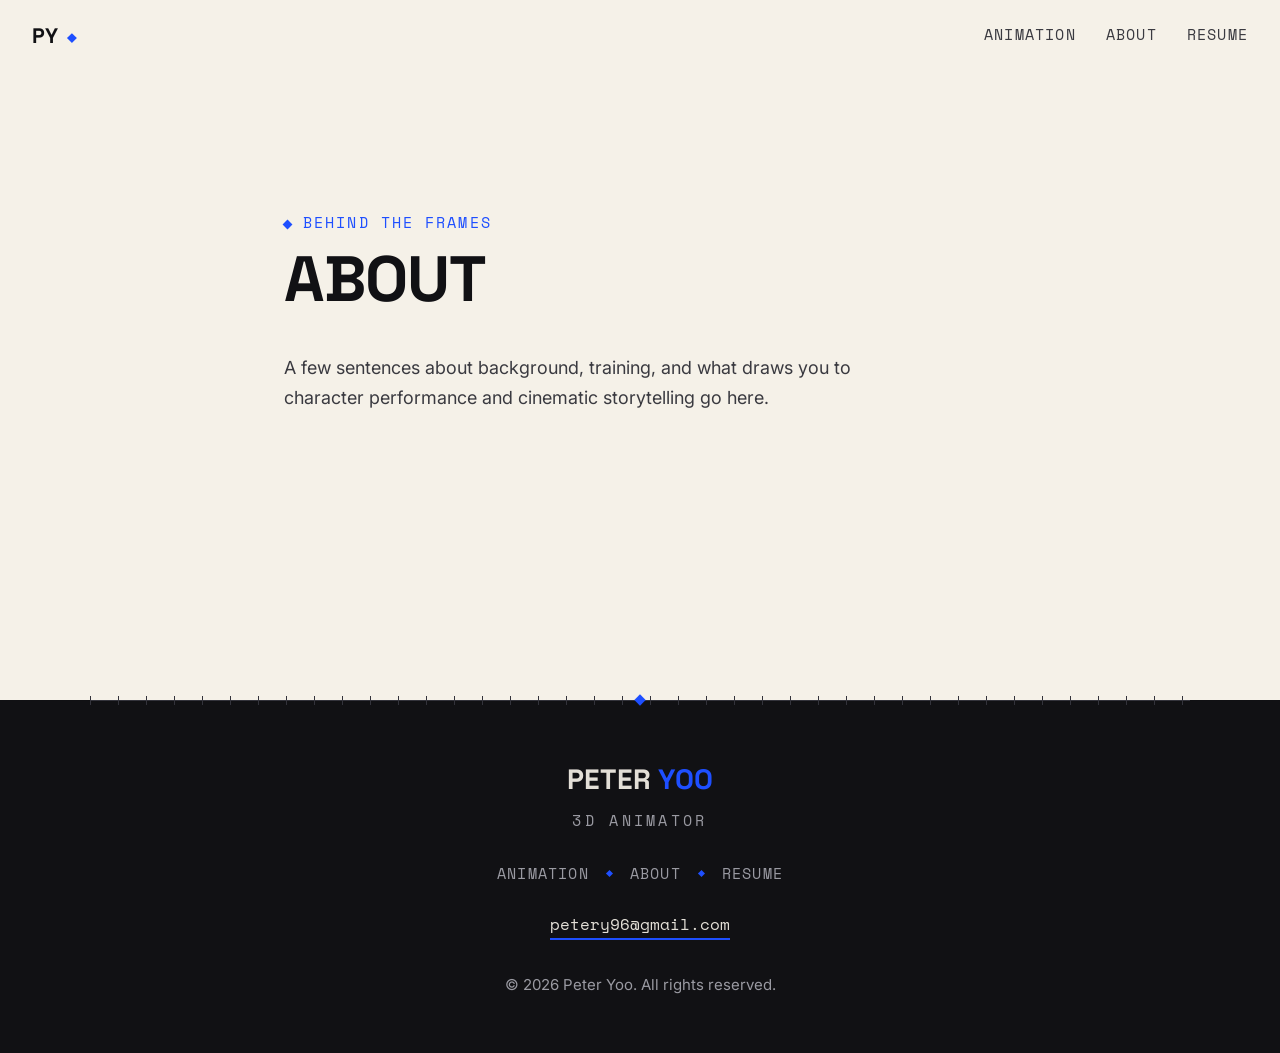
==== about.html @ 860a42eb "Transparent header over hero; solid bar appears on scroll Co-Authored-By: Claude Fable 5 <noreply@an" ====
<!DOCTYPE html>
<html lang="en">
<head>
  <meta charset="UTF-8" />
  <meta name="viewport" content="width=device-width, initial-scale=1.0" />
  <title>About — Peter Yoo, 3D Animator</title>
  <link rel="preconnect" href="https://fonts.googleapis.com" />
  <link rel="preconnect" href="https://fonts.gstatic.com" crossorigin />
  <link href="https://fonts.googleapis.com/css2?family=Space+Grotesk:wght@400;500;700&family=Space+Mono:wght@400;700&family=Inter:wght@400;500;600&display=swap" rel="stylesheet" />
  <link rel="stylesheet" href="styles.css" />
</head>
<body>
  <header class="site-header">
    <a class="logo" href="index.html">PY</a>
    <nav class="site-nav">
      <a href="index.html#reel">Animation</a>
      <a href="about.html">About</a>
      <a href="resume.html">Resume</a>
    </nav>
  </header>

  <main class="page-main">
    <section class="section section-narrow">
      <p class="section-kicker">Behind the Frames</p>
      <h2 class="section-title">About</h2>
      <p class="about-copy">
        A few sentences about background, training, and what draws you to character
        performance and cinematic storytelling go here.
      </p>
    </section>
  </main>

  <footer class="site-footer">
    <div class="timeline timeline-dark" aria-hidden="true"></div>
    <p class="footer-name">Peter <span class="footer-name-accent">Yoo</span></p>
    <p class="footer-role">3D Animator</p>
    <nav class="footer-nav">
      <a href="index.html#reel">Animation</a>
      <span class="footer-dot" aria-hidden="true"></span>
      <a href="about.html">About</a>
      <span class="footer-dot" aria-hidden="true"></span>
      <a href="resume.html">Resume</a>
    </nav>
    <a class="footer-email" href="mailto:petery96@gmail.com">petery96@gmail.com</a>
    <p class="footer-copyright">&copy; 2026 Peter Yoo. All rights reserved.</p>
  </footer>
  <!-- header becomes solid only after scrolling -->
  <script>
    (function () {
      var h = document.querySelector(".site-header");
      if (!h) return;
      function update() {
        h.classList.toggle("is-scrolled", window.scrollY > 24);
      }
      window.addEventListener("scroll", update, { passive: true });
      update();
    })();
  </script>
</body>
</html>
---- styles.css ----
:root {
  --paper: #f5f1e8;
  --paper-deep: #ece6d8;
  --ink: #111114;
  --ink-soft: #3a3a40;
  --muted: #6b6b72;
  --line: #d8d1c0;
  --accent: #1e4fff;
  --accent-light: #4d7cff;
  --paper-on-ink: rgba(245, 241, 232, 0.92);
  --muted-on-ink: #9a9aa2;
  --max-width: 1100px;
  --display: "Space Grotesk", -apple-system, sans-serif;
  --mono: "Space Mono", ui-monospace, monospace;
  --body: "Inter", -apple-system, BlinkMacSystemFont, "Segoe UI", sans-serif;
  --spring: cubic-bezier(0.34, 1.56, 0.64, 1);
}

* {
  margin: 0;
  padding: 0;
  box-sizing: border-box;
}

html {
  scroll-behavior: smooth;
}

body {
  font-family: var(--body);
  font-size: 16px;
  line-height: 1.7;
  color: var(--ink);
  background: var(--paper);
}

::selection {
  background: var(--accent);
  color: var(--paper);
}

a {
  color: inherit;
}

/* ============ HEADER ============ */

.site-header {
  position: fixed;
  top: 0;
  left: 0;
  right: 0;
  z-index: 10;
  display: flex;
  align-items: center;
  justify-content: space-between;
  padding: 18px 32px;
  background: transparent;
  border-bottom: 1px solid transparent;
  transition: background 0.3s ease, border-color 0.3s ease;
}

/* solid bar only once the page is scrolled */
.site-header.is-scrolled {
  background: rgba(245, 241, 232, 0.85);
  backdrop-filter: blur(10px);
  -webkit-backdrop-filter: blur(10px);
  border-bottom-color: var(--line);
}

.logo {
  font-family: var(--display);
  font-weight: 700;
  font-size: 21px;
  letter-spacing: 0.02em;
  text-decoration: none;
  color: var(--ink);
}

.logo::after {
  content: "";
  display: inline-block;
  width: 7px;
  height: 7px;
  margin-left: 8px;
  background: var(--accent);
  transform: rotate(45deg) translateY(-2px);
}

.logo-accent {
  color: var(--ink);
}

.site-nav {
  display: flex;
  gap: 30px;
}

.site-nav a {
  font-family: var(--mono);
  font-size: 15px;
  letter-spacing: 0.08em;
  text-transform: uppercase;
  text-decoration: none;
  color: var(--ink-soft);
  padding-bottom: 3px;
  position: relative;
  transition: color 0.2s ease;
}

.site-nav a::after {
  content: "";
  position: absolute;
  left: 0;
  right: 100%;
  bottom: 0;
  height: 2px;
  background: var(--accent);
  transition: right 0.25s var(--spring);
}

.site-nav a:hover {
  color: var(--ink);
}

.site-nav a:hover::after {
  right: 0;
}

/* ============ HERO ============ */

.hero {
  position: relative;
  min-height: 100vh;
  display: flex;
  align-items: center;
  overflow: hidden;
  padding: 120px 0 80px;
}

/* firewatch mountain scene, oversized so parallax never shows an edge */
.hero-bg {
  position: absolute;
  inset: -14% -4%;
  background: url("assets/hero-bg.jpg") center / cover no-repeat;
  will-change: transform;
}

/* soft dark scrim behind the content for readability */
.hero::before {
  content: "";
  position: absolute;
  inset: 0;
  z-index: 1;
  background: radial-gradient(ellipse 62% 58% at 50% 52%, rgba(9, 20, 42, 0.42), transparent 72%);
  pointer-events: none;
}

/* subtle paper grain */
.hero::after {
  content: "";
  position: absolute;
  inset: 0;
  background-image: url("data:image/svg+xml,%3Csvg xmlns='http://www.w3.org/2000/svg' width='240' height='240'%3E%3Cfilter id='n'%3E%3CfeTurbulence type='fractalNoise' baseFrequency='0.9' numOctaves='2'/%3E%3C/filter%3E%3Crect width='100%25' height='100%25' filter='url(%23n)' opacity='0.5'/%3E%3C/svg%3E");
  opacity: 0.05;
  mix-blend-mode: multiply;
  pointer-events: none;
  z-index: 1;
}

.hero-inner {
  position: relative;
  z-index: 2;
  width: 100%;
  max-width: var(--max-width);
  margin: 0 auto;
  padding: 0 24px;
  text-align: center;
}

.hero-tags {
  display: flex;
  justify-content: center;
  flex-wrap: wrap;
  gap: 10px;
  font-family: var(--mono);
  font-size: 15px;
  letter-spacing: 0.06em;
  margin-bottom: 26px;
  opacity: 0;
  animation: rise 0.8s var(--spring) 0s forwards;
}

.hero-tags span {
  display: inline-block;
  padding: 6px 16px;
  border: 1px solid rgba(234, 241, 251, 0.55);
  border-radius: 999px;
  background: rgba(9, 20, 42, 0.3);
  color: #eaf1fb;
  transition: background 0.2s ease, color 0.2s ease;
}

.hero-tags span:hover {
  background: #eaf1fb;
  color: #12264d;
}

.hero-title {
  font-family: var(--display);
  font-weight: 700;
  font-size: clamp(54px, 10vw, 128px);
  line-height: 0.98;
  letter-spacing: -0.02em;
  text-transform: uppercase;
  margin-bottom: 28px;
}

.hero-title .line {
  display: block;
  opacity: 0;
  animation: rise 0.8s var(--spring) forwards;
}

.line-name {
  color: #f2f6fc;
  animation-delay: 0.05s;
}

/* blinking caret for the typing effect */
.type-caret {
  display: inline-block;
  width: 0.07em;
  height: 0.78em;
  margin-left: 0.08em;
  background: var(--accent-light);
  animation: caret-blink 1.05s steps(1) infinite;
}

@keyframes caret-blink {
  0%, 55% { opacity: 1; }
  56%, 100% { opacity: 0; }
}

.line-role {
  color: #f2f6fc;
  animation-delay: 0.18s;
  transition: color 0.25s ease;
}

.line-role:hover {
  color: #12264d;
}

@keyframes rise {
  from {
    opacity: 0;
    transform: translateY(30px);
  }
  to {
    opacity: 1;
    transform: translateY(0);
  }
}

.hero-tagline {
  font-size: clamp(18px, 2vw, 21px);
  color: #dbe6f5;
  max-width: 540px;
  margin: 0 auto 40px;
  opacity: 0;
  animation: rise 0.8s var(--spring) 0.32s forwards;
}

.cta {
  display: inline-flex;
  align-items: center;
  gap: 12px;
  font-family: var(--mono);
  font-size: 15px;
  font-weight: 700;
  letter-spacing: 0.1em;
  text-transform: uppercase;
  text-decoration: none;
  color: var(--paper);
  background: var(--ink);
  border: 1px solid rgba(234, 241, 251, 0.35);
  padding: 18px 34px;
  opacity: 0;
  animation: rise 0.8s var(--spring) 0.44s forwards;
  transition: transform 0.2s var(--spring), box-shadow 0.2s var(--spring);
}

.cta:hover {
  transform: translate(-3px, -3px);
  box-shadow: 6px 6px 0 var(--accent-light);
}

.cta-play {
  width: 0;
  height: 0;
  border-left: 9px solid var(--accent-light);
  border-top: 6px solid transparent;
  border-bottom: 6px solid transparent;
}

/* bouncing-ball scroll cue */
.scroll-hint {
  position: absolute;
  z-index: 2;
  bottom: 26px;
  left: 50%;
  transform: translateX(-50%);
  width: 44px;
  height: 58px;
}

.bounce-ball {
  position: absolute;
  top: 0;
  left: 50%;
  width: 14px;
  height: 14px;
  margin-left: -7px;
  border-radius: 50%;
  background: var(--accent-light);
  animation: ball-bounce 1.15s infinite;
}

.bounce-ground {
  position: absolute;
  bottom: 0;
  left: 4px;
  right: 4px;
  height: 2px;
  background: #eaf1fb;
  opacity: 0.45;
}

@keyframes ball-bounce {
  0%   { transform: translateY(0) scale(1, 1); animation-timing-function: cubic-bezier(0.5, 0, 1, 1); }
  46%  { transform: translateY(41px) scale(1, 1); }
  52%  { transform: translateY(43px) scale(1.4, 0.6); animation-timing-function: cubic-bezier(0, 0, 0.5, 1); }
  58%  { transform: translateY(41px) scale(1, 1); }
  100% { transform: translateY(0) scale(1, 1); }
}

/* ============ SECTIONS ============ */

.page-main {
  min-height: calc(100vh - 200px);
  padding-top: 110px;
}

.section {
  max-width: var(--max-width);
  margin: 0 auto;
  padding: 100px 24px;
}

.section-narrow {
  max-width: 760px;
}

.section-kicker {
  font-family: var(--mono);
  font-size: 15px;
  letter-spacing: 0.14em;
  text-transform: uppercase;
  color: var(--accent);
  margin-bottom: 10px;
}

.section-kicker::before {
  content: "";
  display: inline-block;
  width: 7px;
  height: 7px;
  background: var(--accent);
  transform: rotate(45deg);
  margin-right: 12px;
  vertical-align: middle;
}

.section-title {
  font-family: var(--display);
  font-weight: 700;
  font-size: clamp(36px, 6vw, 64px);
  letter-spacing: -0.02em;
  line-height: 1.05;
  text-transform: uppercase;
  margin-bottom: 40px;
}

/* ============ REEL ============ */

.reel-card {
  display: block;
  text-decoration: none;
  color: inherit;
}

.reel-frame {
  position: relative;
  aspect-ratio: 16 / 9;
  display: flex;
  align-items: center;
  justify-content: center;
  overflow: hidden;
  background:
    linear-gradient(rgba(255, 255, 255, 0.035) 1px, transparent 1px),
    linear-gradient(90deg, rgba(255, 255, 255, 0.035) 1px, transparent 1px),
    #141418;
  background-size: 44px 44px, 44px 44px, auto;
  transition: transform 0.25s var(--spring), box-shadow 0.25s var(--spring);
}

.reel-card:hover .reel-frame {
  transform: translate(-4px, -4px);
  box-shadow: 10px 10px 0 var(--accent);
}

.tc {
  position: absolute;
  font-family: var(--mono);
  font-size: 15px;
  letter-spacing: 0.08em;
  color: rgba(245, 241, 232, 0.55);
}

.tc-tl {
  top: 16px;
  left: 20px;
}

.tc-br {
  bottom: 14px;
  right: 20px;
}

.reel-play {
  width: 96px;
  height: 96px;
  border-radius: 50%;
  display: flex;
  align-items: center;
  justify-content: center;
  background: var(--accent);
  transition: transform 0.25s var(--spring);
}

.reel-card:hover .reel-play {
  transform: scale(1.12);
}

.reel-play-triangle {
  width: 0;
  height: 0;
  border-left: 26px solid var(--paper);
  border-top: 16px solid transparent;
  border-bottom: 16px solid transparent;
  margin-left: 7px;
}

.reel-meta {
  display: flex;
  align-items: baseline;
  justify-content: space-between;
  gap: 16px;
  flex-wrap: wrap;
  padding-top: 18px;
}

.reel-label {
  font-family: var(--mono);
  font-size: 16px;
  font-weight: 700;
  letter-spacing: 0.08em;
  text-transform: uppercase;
  color: var(--ink);
}

.reel-note {
  font-size: 15px;
  color: var(--muted);
}

/* ============ ABOUT / RESUME ============ */

.about-copy {
  font-size: 18px;
  color: var(--ink-soft);
  max-width: 620px;
}

.resume-note {
  font-size: 15px;
  color: var(--muted);
  margin: 14px 0 30px;
}

/* ============ TIMELINE DIVIDER ============ */

.timeline {
  position: relative;
  height: 14px;
}

.timeline::before {
  content: "";
  position: absolute;
  inset: 0;
  background:
    repeating-linear-gradient(90deg, var(--line) 0 1px, transparent 1px 28px) center / auto 9px repeat-x,
    linear-gradient(var(--line), var(--line)) center / auto 1px repeat-x;
}

.timeline::after {
  content: "";
  position: absolute;
  left: 50%;
  top: 50%;
  width: 8px;
  height: 8px;
  transform: translate(-50%, -50%) rotate(45deg);
  background: var(--accent);
}

.timeline-dark {
  --line: #33333b;
}

/* ============ FOOTER ============ */

.site-footer {
  text-align: center;
  padding: 0 24px 56px;
  background: var(--ink);
  color: var(--muted-on-ink);
  font-size: 15px;
}

.site-footer .timeline {
  max-width: var(--max-width);
  margin: 0 auto;
  padding: 0;
  transform: translateY(-7px);
}

.footer-name {
  font-family: var(--display);
  font-size: 28px;
  font-weight: 700;
  letter-spacing: 0.01em;
  text-transform: uppercase;
  color: var(--paper-on-ink);
  margin-top: 42px;
}

.footer-name-accent {
  color: var(--accent);
}

.footer-role {
  font-family: var(--mono);
  font-size: 15px;
  letter-spacing: 0.22em;
  text-transform: uppercase;
  margin: 4px 0 28px;
}

.footer-nav {
  display: flex;
  align-items: center;
  justify-content: center;
  flex-wrap: wrap;
  gap: 18px;
  margin-bottom: 24px;
}

.footer-nav a {
  font-family: var(--mono);
  font-size: 15px;
  letter-spacing: 0.08em;
  text-transform: uppercase;
  text-decoration: none;
  color: var(--muted-on-ink);
  transition: color 0.2s ease;
}

.footer-nav a:hover {
  color: var(--accent);
}

.footer-dot {
  width: 5px;
  height: 5px;
  background: var(--accent);
  transform: rotate(45deg);
}

.footer-email {
  display: inline-block;
  font-family: var(--mono);
  font-size: 16px;
  color: var(--paper-on-ink);
  text-decoration: none;
  border-bottom: 2px solid var(--accent);
  margin-bottom: 32px;
  transition: color 0.2s ease;
}

.footer-email:hover {
  color: var(--accent);
}

.footer-copyright {
  font-size: 15px;
}

/* ============ RESPONSIVE ============ */

@media (max-width: 640px) {
  .site-header {
    padding: 14px 20px;
  }

  .site-nav {
    gap: 16px;
  }

  .section {
    padding: 64px 20px;
  }
}

@media (prefers-reduced-motion: reduce) {
  .hero-title .line,
  .hero-tagline,
  .cta {
    animation-duration: 0.01s;
    animation-delay: 0s;
  }

  .bounce-ball {
    animation: none;
    top: auto;
    bottom: 4px;
  }
}
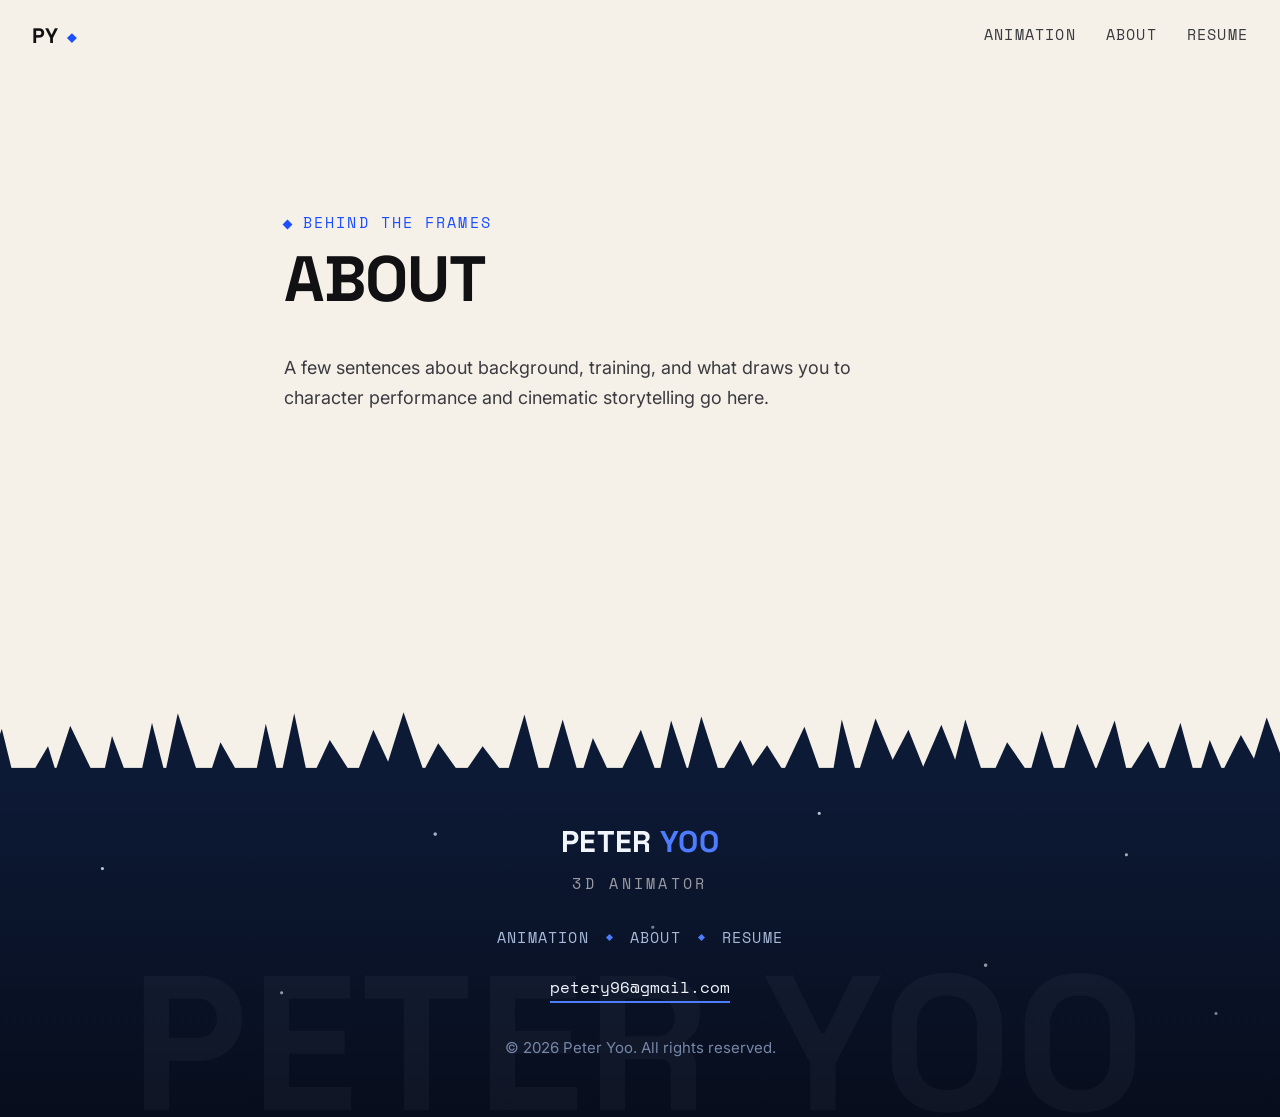
==== commit b471edbe: "Night-scene footer: pine treeline horizon, starfield, ghost name Co-Authored-By: Claude Fable 5 <nor" ====
--- a/about.html
+++ b/about.html
@@ -15,8 +15,13 @@
     <nav class="site-nav">
       <a href="index.html#reel">Animation</a>
       <a href="about.html">About</a>
-      <a href="resume.html">Resume</a>
+      <a href="#">Resume</a> <!-- TODO: point to resume link (PDF/Drive) -->
     </nav>
+    <button class="nav-toggle" aria-label="Menu" aria-expanded="false">
+      <span class="nav-toggle-bar"></span>
+      <span class="nav-toggle-bar"></span>
+      <span class="nav-toggle-bar"></span>
+    </button>
   </header>
 
   <main class="page-main">
@@ -31,7 +36,12 @@
   </main>
 
   <footer class="site-footer">
-    <div class="timeline timeline-dark" aria-hidden="true"></div>
+    <svg class="footer-treeline" viewBox="0 0 1440 70" preserveAspectRatio="none" aria-hidden="true">
+      <polygon points="-14,70 2,28 14,70"/><polygon points="37,70 54,45 63,70"/><polygon points="62,70 79,25 104,70"/><polygon points="117,70 126,35 141,70"/><polygon points="159,70 171,22 185,70"/><polygon points="186,70 200,13 222,70"/><polygon points="237,70 248,41 267,70"/><polygon points="288,70 299,23 312,70"/><polygon points="317,70 331,13 345,70"/><polygon points="354,70 371,39 394,70"/><polygon points="402,70 420,29 442,70"/><polygon points="433,70 454,12 477,70"/><polygon points="476,70 493,42 516,70"/><polygon points="523,70 543,45 565,70"/><polygon points="571,70 590,14 607,70"/><polygon points="616,70 633,19 650,70"/><polygon points="655,70 667,37 685,70"/><polygon points="698,70 721,29 738,70"/><polygon points="742,70 755,20 774,70"/><polygon points="773,70 789,16 809,70"/><polygon points="812,70 833,39 850,70"/><polygon points="842,70 863,44 882,70"/><polygon points="881,70 905,26 923,70"/><polygon points="937,70 947,19 963,70"/><polygon points="966,70 985,18 1010,70"/><polygon points="997,70 1022,29 1041,70"/><polygon points="1036,70 1059,24 1080,70"/><polygon points="1071,70 1086,19 1105,70"/><polygon points="1118,70 1133,41 1156,70"/><polygon points="1159,70 1172,30 1187,70"/><polygon points="1196,70 1212,23 1234,70"/><polygon points="1232,70 1254,20 1268,70"/><polygon points="1270,70 1292,40 1306,70"/><polygon points="1309,70 1328,22 1343,70"/><polygon points="1350,70 1361,39 1376,70"/><polygon points="1375,70 1396,34 1419,70"/><polygon points="1406,70 1425,17 1448,70"/><polygon points="1453,70 1463,30 1477,70"/>
+      <rect y="66" width="1440" height="4"/>
+    </svg>
+    <div class="footer-body">
+      <div class="footer-ghost" aria-hidden="true">PETER YOO</div>
     <p class="footer-name">Peter <span class="footer-name-accent">Yoo</span></p>
     <p class="footer-role">3D Animator</p>
     <nav class="footer-nav">
@@ -39,10 +49,11 @@
       <span class="footer-dot" aria-hidden="true"></span>
       <a href="about.html">About</a>
       <span class="footer-dot" aria-hidden="true"></span>
-      <a href="resume.html">Resume</a>
+      <a href="#">Resume</a> <!-- TODO: point to resume link (PDF/Drive) -->
     </nav>
     <a class="footer-email" href="mailto:petery96@gmail.com">petery96@gmail.com</a>
     <p class="footer-copyright">&copy; 2026 Peter Yoo. All rights reserved.</p>
+    </div>
   </footer>
   <!-- header becomes solid only after scrolling -->
   <script>
@@ -56,5 +67,25 @@
       update();
     })();
   </script>
+  <!-- mobile hamburger menu -->
+  <script>
+    (function () {
+      var header = document.querySelector(".site-header");
+      var toggle = document.querySelector(".nav-toggle");
+      if (!header || !toggle) return;
+      toggle.addEventListener("click", function () {
+        var open = header.classList.toggle("nav-open");
+        document.body.classList.toggle("nav-locked", open);
+        toggle.setAttribute("aria-expanded", open ? "true" : "false");
+      });
+      header.querySelectorAll(".site-nav a").forEach(function (a) {
+        a.addEventListener("click", function () {
+          header.classList.remove("nav-open");
+          document.body.classList.remove("nav-locked");
+          toggle.setAttribute("aria-expanded", "false");
+        });
+      });
+    })();
+  </script>
 </body>
 </html>
--- a/styles.css
+++ b/styles.css
@@ -127,11 +127,35 @@
   right: 0;
 }
 
+/* hamburger (mobile only) */
+.nav-toggle {
+  display: none;
+  flex-direction: column;
+  justify-content: center;
+  gap: 6px;
+  width: 40px;
+  height: 40px;
+  padding: 8px;
+  background: none;
+  border: none;
+  cursor: pointer;
+}
+
+.nav-toggle-bar {
+  display: block;
+  width: 24px;
+  height: 2px;
+  background: var(--ink);
+  transition: transform 0.25s var(--spring), opacity 0.2s ease;
+}
+
 /* ============ HERO ============ */
 
 .hero {
   position: relative;
   min-height: 100vh;
+  /* small viewport height: stable full-screen hero under mobile browser chrome */
+  min-height: 100svh;
   display: flex;
   align-items: center;
   overflow: hidden;
@@ -142,7 +166,9 @@
 .hero-bg {
   position: absolute;
   inset: -14% -4%;
-  background: url("assets/hero-bg.jpg") center / cover no-repeat;
+  background:
+    linear-gradient(rgba(0, 0, 0, 0.15), rgba(0, 0, 0, 0.15)),
+    url("assets/hero-bg.jpg") center / cover no-repeat;
   will-change: transform;
 }
 
@@ -178,34 +204,6 @@
   text-align: center;
 }
 
-.hero-tags {
-  display: flex;
-  justify-content: center;
-  flex-wrap: wrap;
-  gap: 10px;
-  font-family: var(--mono);
-  font-size: 15px;
-  letter-spacing: 0.06em;
-  margin-bottom: 26px;
-  opacity: 0;
-  animation: rise 0.8s var(--spring) 0s forwards;
-}
-
-.hero-tags span {
-  display: inline-block;
-  padding: 6px 16px;
-  border: 1px solid rgba(234, 241, 251, 0.55);
-  border-radius: 999px;
-  background: rgba(9, 20, 42, 0.3);
-  color: #eaf1fb;
-  transition: background 0.2s ease, color 0.2s ease;
-}
-
-.hero-tags span:hover {
-  background: #eaf1fb;
-  color: #12264d;
-}
-
 .hero-title {
   font-family: var(--display);
   font-weight: 700;
@@ -227,29 +225,9 @@
   animation-delay: 0.05s;
 }
 
-/* blinking caret for the typing effect */
-.type-caret {
-  display: inline-block;
-  width: 0.07em;
-  height: 0.78em;
-  margin-left: 0.08em;
-  background: var(--accent-light);
-  animation: caret-blink 1.05s steps(1) infinite;
-}
-
-@keyframes caret-blink {
-  0%, 55% { opacity: 1; }
-  56%, 100% { opacity: 0; }
-}
-
 .line-role {
   color: #f2f6fc;
   animation-delay: 0.18s;
-  transition: color 0.25s ease;
-}
-
-.line-role:hover {
-  color: #12264d;
 }
 
 @keyframes rise {
@@ -263,13 +241,23 @@
   }
 }
 
+@keyframes menu-fade {
+  from { opacity: 0; }
+  to { opacity: 1; }
+}
+
+/* no background scrolling while the mobile menu is open */
+body.nav-locked {
+  overflow: hidden;
+}
+
 .hero-tagline {
-  font-size: clamp(18px, 2vw, 21px);
+  font-size: clamp(20px, 2.3vw, 25px);
   color: #dbe6f5;
-  max-width: 540px;
+  max-width: 640px;
   margin: 0 auto 40px;
   opacity: 0;
-  animation: rise 0.8s var(--spring) 0.32s forwards;
+  animation: rise 0.8s var(--spring) 0.42s forwards;
 }
 
 .cta {
@@ -287,7 +275,7 @@
   border: 1px solid rgba(234, 241, 251, 0.35);
   padding: 18px 34px;
   opacity: 0;
-  animation: rise 0.8s var(--spring) 0.44s forwards;
+  animation: rise 0.8s var(--spring) 0.54s forwards;
   transition: transform 0.2s var(--spring), box-shadow 0.2s var(--spring);
 }
 
@@ -304,45 +292,73 @@
   border-bottom: 6px solid transparent;
 }
 
-/* bouncing-ball scroll cue */
-.scroll-hint {
+/* play triangle nudges forward while hovering */
+.cta:hover .cta-play {
+  animation: play-nudge 0.8s ease-in-out infinite;
+}
+
+@keyframes play-nudge {
+  0%, 100% { transform: translateX(0); }
+  50% { transform: translateX(5px); }
+}
+
+/* squash-and-stretch pop on click */
+.cta.is-popping {
+  animation: cta-pop 0.45s var(--spring);
+}
+
+@keyframes cta-pop {
+  0% { transform: scale(1, 1); }
+  30% { transform: scale(1.12, 0.86); }
+  60% { transform: scale(0.94, 1.06); }
+  100% { transform: scale(1, 1); }
+}
+
+/* scroll cue: there's more below */
+.scroll-cue {
   position: absolute;
   z-index: 2;
   bottom: 26px;
   left: 50%;
   transform: translateX(-50%);
-  width: 44px;
-  height: 58px;
-}
-
-.bounce-ball {
-  position: absolute;
-  top: 0;
-  left: 50%;
-  width: 14px;
-  height: 14px;
-  margin-left: -7px;
-  border-radius: 50%;
-  background: var(--accent-light);
-  animation: ball-bounce 1.15s infinite;
-}
-
-.bounce-ground {
-  position: absolute;
-  bottom: 0;
-  left: 4px;
-  right: 4px;
-  height: 2px;
-  background: #eaf1fb;
-  opacity: 0.45;
-}
-
-@keyframes ball-bounce {
-  0%   { transform: translateY(0) scale(1, 1); animation-timing-function: cubic-bezier(0.5, 0, 1, 1); }
-  46%  { transform: translateY(41px) scale(1, 1); }
-  52%  { transform: translateY(43px) scale(1.4, 0.6); animation-timing-function: cubic-bezier(0, 0, 0.5, 1); }
-  58%  { transform: translateY(41px) scale(1, 1); }
-  100% { transform: translateY(0) scale(1, 1); }
+  display: flex;
+  flex-direction: column;
+  align-items: center;
+  gap: 2px;
+  text-decoration: none;
+  font-family: var(--mono);
+  font-size: 15px;
+  letter-spacing: 0.22em;
+  text-transform: uppercase;
+  color: rgba(234, 241, 251, 0.85);
+  transition: color 0.2s ease;
+}
+
+.scroll-cue:hover {
+  color: #ffffff;
+}
+
+.scroll-cue-label {
+  margin-bottom: 6px;
+}
+
+.scroll-cue .chev {
+  width: 12px;
+  height: 12px;
+  border-right: 2px solid currentColor;
+  border-bottom: 2px solid currentColor;
+  transform: rotate(45deg);
+  animation: chev-drop 1.6s ease-in-out infinite;
+}
+
+.scroll-cue .chev:nth-of-type(2) {
+  margin-top: -6px;
+  animation-delay: 0.18s;
+}
+
+@keyframes chev-drop {
+  0%, 100% { opacity: 0.25; transform: rotate(45deg) translate(0, 0); }
+  50% { opacity: 1; transform: rotate(45deg) translate(4px, 4px); }
 }
 
 /* ============ SECTIONS ============ */
@@ -534,31 +550,83 @@
 
 .site-footer {
   text-align: center;
-  padding: 0 24px 56px;
-  background: var(--ink);
+  font-size: 15px;
+  background: var(--paper);
+}
+
+/* pine horizon where the paper page ends and night begins */
+.footer-treeline {
+  display: block;
+  width: 100%;
+  height: 72px;
+  fill: #0d1a36;
+}
+
+.footer-body {
+  position: relative;
+  overflow: hidden;
+  padding: 44px 24px 56px;
+  background: linear-gradient(180deg, #0d1a36 0%, #070d1c 100%);
   color: var(--muted-on-ink);
-  font-size: 15px;
-}
-
-.site-footer .timeline {
-  max-width: var(--max-width);
-  margin: 0 auto;
-  padding: 0;
-  transform: translateY(-7px);
+}
+
+/* keep the content above the ghost name */
+.footer-body > :not(.footer-ghost) {
+  position: relative;
+  z-index: 1;
+}
+
+/* faint twinkling stars */
+.footer-body::before {
+  content: "";
+  position: absolute;
+  inset: 0;
+  background-image:
+    radial-gradient(circle at 8% 28%, rgba(234, 241, 251, 0.8) 1px, transparent 2px),
+    radial-gradient(circle at 22% 64%, rgba(234, 241, 251, 0.6) 1px, transparent 2px),
+    radial-gradient(circle at 34% 18%, rgba(234, 241, 251, 0.7) 1.2px, transparent 2.2px),
+    radial-gradient(circle at 51% 45%, rgba(234, 241, 251, 0.5) 1px, transparent 2px),
+    radial-gradient(circle at 64% 12%, rgba(234, 241, 251, 0.8) 1px, transparent 2px),
+    radial-gradient(circle at 77% 56%, rgba(234, 241, 251, 0.6) 1.2px, transparent 2.2px),
+    radial-gradient(circle at 88% 24%, rgba(234, 241, 251, 0.7) 1px, transparent 2px),
+    radial-gradient(circle at 95% 70%, rgba(234, 241, 251, 0.5) 1px, transparent 2px);
+  animation: twinkle 4.5s ease-in-out infinite alternate;
+  pointer-events: none;
+}
+
+@keyframes twinkle {
+  from { opacity: 0.35; }
+  to { opacity: 0.9; }
+}
+
+/* giant ghosted name behind everything */
+.footer-ghost {
+  position: absolute;
+  left: 0;
+  right: 0;
+  bottom: -0.12em;
+  font-family: var(--display);
+  font-weight: 700;
+  font-size: clamp(72px, 15vw, 210px);
+  line-height: 1;
+  letter-spacing: 0.02em;
+  white-space: nowrap;
+  color: rgba(234, 241, 251, 0.04);
+  pointer-events: none;
+  user-select: none;
 }
 
 .footer-name {
   font-family: var(--display);
-  font-size: 28px;
+  font-size: 30px;
   font-weight: 700;
   letter-spacing: 0.01em;
   text-transform: uppercase;
-  color: var(--paper-on-ink);
-  margin-top: 42px;
+  color: #f2f6fc;
 }
 
 .footer-name-accent {
-  color: var(--accent);
+  color: var(--accent-light);
 }
 
 .footer-role {
@@ -584,18 +652,18 @@
   letter-spacing: 0.08em;
   text-transform: uppercase;
   text-decoration: none;
-  color: var(--muted-on-ink);
+  color: #a8b8d8;
   transition: color 0.2s ease;
 }
 
 .footer-nav a:hover {
-  color: var(--accent);
+  color: #f2f6fc;
 }
 
 .footer-dot {
   width: 5px;
   height: 5px;
-  background: var(--accent);
+  background: var(--accent-light);
   transform: rotate(45deg);
 }
 
@@ -603,34 +671,190 @@
   display: inline-block;
   font-family: var(--mono);
   font-size: 16px;
-  color: var(--paper-on-ink);
+  color: #f2f6fc;
   text-decoration: none;
-  border-bottom: 2px solid var(--accent);
+  border-bottom: 2px solid var(--accent-light);
   margin-bottom: 32px;
   transition: color 0.2s ease;
 }
 
 .footer-email:hover {
-  color: var(--accent);
+  color: var(--accent-light);
 }
 
 .footer-copyright {
   font-size: 15px;
+  color: #7787a8;
 }
 
 /* ============ RESPONSIVE ============ */
 
+/* tablet */
+@media (max-width: 1024px) {
+  .section {
+    padding: 84px 24px;
+  }
+
+  .hero-title {
+    font-size: clamp(44px, 9vw, 96px);
+  }
+
+  .reel-play {
+    width: 84px;
+    height: 84px;
+  }
+}
+
+/* mobile */
 @media (max-width: 640px) {
   .site-header {
     padding: 14px 20px;
   }
 
+  .logo {
+    font-size: 19px;
+  }
+
+  .nav-toggle {
+    display: flex;
+  }
+
   .site-nav {
-    gap: 16px;
+    display: none;
+  }
+
+  /* open menu: full-screen navy overlay with big centered links */
+  .site-header.nav-open {
+    background: transparent;
+    backdrop-filter: none;
+    -webkit-backdrop-filter: none;
+    border-bottom-color: transparent;
+  }
+
+  .site-header.nav-open .logo {
+    color: #f2f6fc;
+  }
+
+  .site-header.nav-open .nav-toggle-bar {
+    background: #f2f6fc;
+  }
+
+  .site-header.nav-open .site-nav {
+    display: flex;
+    position: fixed;
+    inset: 0;
+    z-index: -1;
+    flex-direction: column;
+    align-items: center;
+    justify-content: center;
+    gap: 14px;
+    background: linear-gradient(180deg, #0d1a36, #091124);
+    animation: menu-fade 0.25s ease both;
+  }
+
+  .site-header.nav-open .site-nav a {
+    font-family: var(--display);
+    font-size: 34px;
+    font-weight: 700;
+    letter-spacing: 0.03em;
+    color: #f2f6fc;
+    padding: 10px 20px;
+    opacity: 0;
+    animation: rise 0.5s var(--spring) forwards;
+  }
+
+  .site-header.nav-open .site-nav a:nth-of-type(1) { animation-delay: 0.08s; }
+  .site-header.nav-open .site-nav a:nth-of-type(2) { animation-delay: 0.16s; }
+  .site-header.nav-open .site-nav a:nth-of-type(3) { animation-delay: 0.24s; }
+
+  .site-header.nav-open .site-nav a::after {
+    display: none;
+  }
+
+  /* hamburger morphs into an X */
+  .site-header.nav-open .nav-toggle-bar:nth-child(1) {
+    transform: translateY(8px) rotate(45deg);
+  }
+
+  .site-header.nav-open .nav-toggle-bar:nth-child(2) {
+    opacity: 0;
+  }
+
+  .site-header.nav-open .nav-toggle-bar:nth-child(3) {
+    transform: translateY(-8px) rotate(-45deg);
+  }
+
+  .hero {
+    padding: 104px 0 88px;
+  }
+
+  .hero-inner {
+    padding: 0 20px;
+  }
+
+  .hero-title {
+    font-size: clamp(26px, 8.4vw, 52px);
+    line-height: 1.08;
+    margin-bottom: 22px;
+  }
+
+  .hero-title .line {
+    white-space: nowrap;
+  }
+
+  .hero-tagline {
+    margin-bottom: 32px;
+  }
+
+  .cta {
+    padding: 16px 26px;
+  }
+
+  .scroll-cue {
+    bottom: 18px;
   }
 
   .section {
     padding: 64px 20px;
+  }
+
+  .section-title {
+    margin-bottom: 28px;
+  }
+
+  .reel-play {
+    width: 68px;
+    height: 68px;
+  }
+
+  .reel-play-triangle {
+    border-left-width: 18px;
+    border-top-width: 11px;
+    border-bottom-width: 11px;
+    margin-left: 5px;
+  }
+
+  .tc-tl {
+    top: 10px;
+    left: 12px;
+  }
+
+  .tc-br {
+    bottom: 8px;
+    right: 12px;
+  }
+
+  .reel-meta {
+    flex-direction: column;
+    gap: 4px;
+  }
+
+  .footer-name {
+    font-size: 24px;
+  }
+
+  .footer-nav {
+    gap: 12px;
   }
 }
 
@@ -641,10 +865,4 @@
     animation-duration: 0.01s;
     animation-delay: 0s;
   }
-
-  .bounce-ball {
-    animation: none;
-    top: auto;
-    bottom: 4px;
-  }
-}
+}
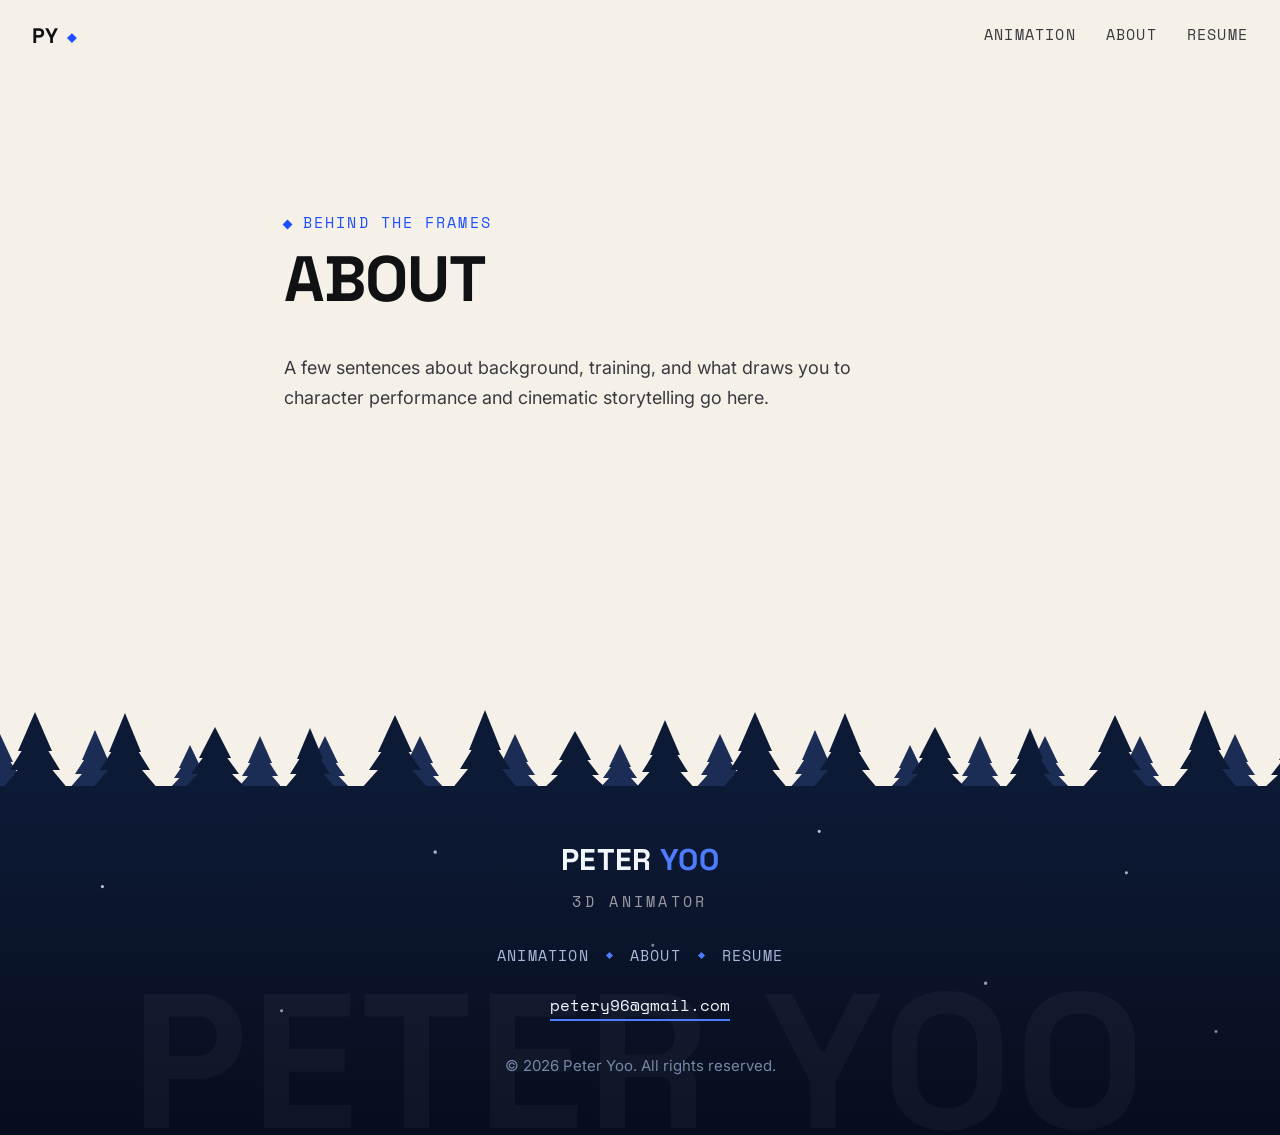
==== commit 515f912e: "Real layered pine treeline (tiled, two depths) replacing sawtooth triangles Co-Authored-By: Claude F" ====
--- a/about.html
+++ b/about.html
@@ -36,10 +36,7 @@
   </main>
 
   <footer class="site-footer">
-    <svg class="footer-treeline" viewBox="0 0 1440 70" preserveAspectRatio="none" aria-hidden="true">
-      <polygon points="-14,70 2,28 14,70"/><polygon points="37,70 54,45 63,70"/><polygon points="62,70 79,25 104,70"/><polygon points="117,70 126,35 141,70"/><polygon points="159,70 171,22 185,70"/><polygon points="186,70 200,13 222,70"/><polygon points="237,70 248,41 267,70"/><polygon points="288,70 299,23 312,70"/><polygon points="317,70 331,13 345,70"/><polygon points="354,70 371,39 394,70"/><polygon points="402,70 420,29 442,70"/><polygon points="433,70 454,12 477,70"/><polygon points="476,70 493,42 516,70"/><polygon points="523,70 543,45 565,70"/><polygon points="571,70 590,14 607,70"/><polygon points="616,70 633,19 650,70"/><polygon points="655,70 667,37 685,70"/><polygon points="698,70 721,29 738,70"/><polygon points="742,70 755,20 774,70"/><polygon points="773,70 789,16 809,70"/><polygon points="812,70 833,39 850,70"/><polygon points="842,70 863,44 882,70"/><polygon points="881,70 905,26 923,70"/><polygon points="937,70 947,19 963,70"/><polygon points="966,70 985,18 1010,70"/><polygon points="997,70 1022,29 1041,70"/><polygon points="1036,70 1059,24 1080,70"/><polygon points="1071,70 1086,19 1105,70"/><polygon points="1118,70 1133,41 1156,70"/><polygon points="1159,70 1172,30 1187,70"/><polygon points="1196,70 1212,23 1234,70"/><polygon points="1232,70 1254,20 1268,70"/><polygon points="1270,70 1292,40 1306,70"/><polygon points="1309,70 1328,22 1343,70"/><polygon points="1350,70 1361,39 1376,70"/><polygon points="1375,70 1396,34 1419,70"/><polygon points="1406,70 1425,17 1448,70"/><polygon points="1453,70 1463,30 1477,70"/>
-      <rect y="66" width="1440" height="4"/>
-    </svg>
+    <div class="footer-treeline" aria-hidden="true"></div>
     <div class="footer-body">
       <div class="footer-ghost" aria-hidden="true">PETER YOO</div>
     <p class="footer-name">Peter <span class="footer-name-accent">Yoo</span></p>
--- a/styles.css
+++ b/styles.css
@@ -557,9 +557,12 @@
 /* pine horizon where the paper page ends and night begins */
 .footer-treeline {
   display: block;
-  width: 100%;
-  height: 72px;
-  fill: #0d1a36;
+  height: 90px;
+  background-color: var(--paper);
+  background-image: url("data:image/svg+xml,%3Csvg%20xmlns%3D%22http%3A%2F%2Fwww.w3.org%2F2000%2Fsvg%22%20viewBox%3D%220%200%20720%2090%22%3E%3Cpolygon%20fill%3D%22%231b2c55%22%20points%3D%2245%2C36%2032%2C63%2058%2C63%22%2F%3E%3Cpolygon%20fill%3D%22%231b2c55%22%20points%3D%2245%2C48%2025%2C76%2065%2C76%22%2F%3E%3Cpolygon%20fill%3D%22%231b2c55%22%20points%3D%2245%2C62%2018%2C90%2072%2C90%22%2F%3E%3Crect%20fill%3D%22%231b2c55%22%20x%3D%2243%22%20y%3D%2285%22%20width%3D%224%22%20height%3D%225%22%2F%3E%3Cpolygon%20fill%3D%22%231b2c55%22%20points%3D%22140%2C36%20127%2C63%20153%2C63%22%2F%3E%3Cpolygon%20fill%3D%22%231b2c55%22%20points%3D%22140%2C48%20121%2C76%20159%2C76%22%2F%3E%3Cpolygon%20fill%3D%22%231b2c55%22%20points%3D%22140%2C62%20114%2C90%20166%2C90%22%2F%3E%3Crect%20fill%3D%22%231b2c55%22%20x%3D%22138%22%20y%3D%2285%22%20width%3D%224%22%20height%3D%225%22%2F%3E%3Cpolygon%20fill%3D%22%231b2c55%22%20points%3D%22235%2C34%20222%2C62%20248%2C62%22%2F%3E%3Cpolygon%20fill%3D%22%231b2c55%22%20points%3D%22235%2C46%20215%2C75%20255%2C75%22%2F%3E%3Cpolygon%20fill%3D%22%231b2c55%22%20points%3D%22235%2C61%20208%2C90%20262%2C90%22%2F%3E%3Crect%20fill%3D%22%231b2c55%22%20x%3D%22233%22%20y%3D%2284%22%20width%3D%224%22%20height%3D%226%22%2F%3E%3Cpolygon%20fill%3D%22%231b2c55%22%20points%3D%22340%2C44%20329%2C67%20351%2C67%22%2F%3E%3Cpolygon%20fill%3D%22%231b2c55%22%20points%3D%22340%2C54%20323%2C78%20357%2C78%22%2F%3E%3Cpolygon%20fill%3D%22%231b2c55%22%20points%3D%22340%2C66%20318%2C90%20362%2C90%22%2F%3E%3Crect%20fill%3D%22%231b2c55%22%20x%3D%22338%22%20y%3D%2285%22%20width%3D%224%22%20height%3D%225%22%2F%3E%3Cpolygon%20fill%3D%22%231b2c55%22%20points%3D%22440%2C34%20427%2C62%20453%2C62%22%2F%3E%3Cpolygon%20fill%3D%22%231b2c55%22%20points%3D%22440%2C46%20421%2C75%20459%2C75%22%2F%3E%3Cpolygon%20fill%3D%22%231b2c55%22%20points%3D%22440%2C61%20414%2C90%20466%2C90%22%2F%3E%3Crect%20fill%3D%22%231b2c55%22%20x%3D%22438%22%20y%3D%2284%22%20width%3D%224%22%20height%3D%226%22%2F%3E%3Cpolygon%20fill%3D%22%231b2c55%22%20points%3D%22535%2C30%20522%2C60%20548%2C60%22%2F%3E%3Cpolygon%20fill%3D%22%231b2c55%22%20points%3D%22535%2C43%20515%2C74%20555%2C74%22%2F%3E%3Cpolygon%20fill%3D%22%231b2c55%22%20points%3D%22535%2C59%20508%2C90%20562%2C90%22%2F%3E%3Crect%20fill%3D%22%231b2c55%22%20x%3D%22533%22%20y%3D%2284%22%20width%3D%224%22%20height%3D%226%22%2F%3E%3Cpolygon%20fill%3D%22%231b2c55%22%20points%3D%22630%2C45%20619%2C68%20641%2C68%22%2F%3E%3Cpolygon%20fill%3D%22%231b2c55%22%20points%3D%22630%2C55%20614%2C78%20646%2C78%22%2F%3E%3Cpolygon%20fill%3D%22%231b2c55%22%20points%3D%22630%2C67%20608%2C90%20652%2C90%22%2F%3E%3Crect%20fill%3D%22%231b2c55%22%20x%3D%22628%22%20y%3D%2286%22%20width%3D%224%22%20height%3D%224%22%2F%3E%3Cpolygon%20fill%3D%22%231b2c55%22%20points%3D%22700%2C36%20688%2C63%20712%2C63%22%2F%3E%3Cpolygon%20fill%3D%22%231b2c55%22%20points%3D%22700%2C48%20682%2C76%20718%2C76%22%2F%3E%3Cpolygon%20fill%3D%22%231b2c55%22%20points%3D%22700%2C62%20676%2C90%20724%2C90%22%2F%3E%3Crect%20fill%3D%22%231b2c55%22%20x%3D%22698%22%20y%3D%2285%22%20width%3D%224%22%20height%3D%225%22%2F%3E%3Cpolygon%20fill%3D%22%230d1a36%22%20points%3D%2230%2C28%2017%2C59%2043%2C59%22%2F%3E%3Cpolygon%20fill%3D%22%230d1a36%22%20points%3D%2230%2C42%2010%2C74%2050%2C74%22%2F%3E%3Cpolygon%20fill%3D%22%230d1a36%22%20points%3D%2230%2C58%203%2C90%2057%2C90%22%2F%3E%3Crect%20fill%3D%22%230d1a36%22%20x%3D%2228%22%20y%3D%2284%22%20width%3D%224%22%20height%3D%226%22%2F%3E%3Cpolygon%20fill%3D%22%230d1a36%22%20points%3D%22115%2C15%2098%2C52%20132%2C52%22%2F%3E%3Cpolygon%20fill%3D%22%230d1a36%22%20points%3D%22115%2C32%2089%2C70%20141%2C70%22%2F%3E%3Cpolygon%20fill%3D%22%230d1a36%22%20points%3D%22115%2C51%2080%2C90%20150%2C90%22%2F%3E%3Crect%20fill%3D%22%230d1a36%22%20x%3D%22113%22%20y%3D%2282%22%20width%3D%224%22%20height%3D%228%22%2F%3E%3Cpolygon%20fill%3D%22%230d1a36%22%20points%3D%22205%2C10%20189%2C50%20221%2C50%22%2F%3E%3Cpolygon%20fill%3D%22%230d1a36%22%20points%3D%22205%2C28%20180%2C69%20230%2C69%22%2F%3E%3Cpolygon%20fill%3D%22%230d1a36%22%20points%3D%22205%2C48%20171%2C90%20239%2C90%22%2F%3E%3Crect%20fill%3D%22%230d1a36%22%20x%3D%22203%22%20y%3D%2282%22%20width%3D%224%22%20height%3D%228%22%2F%3E%3Cpolygon%20fill%3D%22%230d1a36%22%20points%3D%22295%2C31%20279%2C60%20311%2C60%22%2F%3E%3Cpolygon%20fill%3D%22%230d1a36%22%20points%3D%22295%2C44%20271%2C75%20319%2C75%22%2F%3E%3Cpolygon%20fill%3D%22%230d1a36%22%20points%3D%22295%2C59%20262%2C90%20328%2C90%22%2F%3E%3Crect%20fill%3D%22%230d1a36%22%20x%3D%22293%22%20y%3D%2284%22%20width%3D%224%22%20height%3D%226%22%2F%3E%3Cpolygon%20fill%3D%22%230d1a36%22%20points%3D%22385%2C20%20370%2C55%20400%2C55%22%2F%3E%3Cpolygon%20fill%3D%22%230d1a36%22%20points%3D%22385%2C35%20362%2C72%20408%2C72%22%2F%3E%3Cpolygon%20fill%3D%22%230d1a36%22%20points%3D%22385%2C54%20354%2C90%20416%2C90%22%2F%3E%3Crect%20fill%3D%22%230d1a36%22%20x%3D%22383%22%20y%3D%2283%22%20width%3D%224%22%20height%3D%227%22%2F%3E%3Cpolygon%20fill%3D%22%230d1a36%22%20points%3D%22475%2C12%20458%2C51%20492%2C51%22%2F%3E%3Cpolygon%20fill%3D%22%230d1a36%22%20points%3D%22475%2C29%20450%2C70%20500%2C70%22%2F%3E%3Cpolygon%20fill%3D%22%230d1a36%22%20points%3D%22475%2C49%20441%2C90%20509%2C90%22%2F%3E%3Crect%20fill%3D%22%230d1a36%22%20x%3D%22473%22%20y%3D%2282%22%20width%3D%224%22%20height%3D%228%22%2F%3E%3Cpolygon%20fill%3D%22%230d1a36%22%20points%3D%22565%2C13%20549%2C52%20581%2C52%22%2F%3E%3Cpolygon%20fill%3D%22%230d1a36%22%20points%3D%22565%2C30%20540%2C70%20590%2C70%22%2F%3E%3Cpolygon%20fill%3D%22%230d1a36%22%20points%3D%22565%2C50%20531%2C90%20599%2C90%22%2F%3E%3Crect%20fill%3D%22%230d1a36%22%20x%3D%22563%22%20y%3D%2282%22%20width%3D%224%22%20height%3D%228%22%2F%3E%3Cpolygon%20fill%3D%22%230d1a36%22%20points%3D%22655%2C27%20639%2C58%20671%2C58%22%2F%3E%3Cpolygon%20fill%3D%22%230d1a36%22%20points%3D%22655%2C41%20631%2C74%20679%2C74%22%2F%3E%3Cpolygon%20fill%3D%22%230d1a36%22%20points%3D%22655%2C57%20622%2C90%20688%2C90%22%2F%3E%3Crect%20fill%3D%22%230d1a36%22%20x%3D%22653%22%20y%3D%2284%22%20width%3D%224%22%20height%3D%226%22%2F%3E%3Crect%20fill%3D%22%230d1a36%22%20y%3D%2286%22%20width%3D%22720%22%20height%3D%224%22%2F%3E%3C%2Fsvg%3E");
+  background-repeat: repeat-x;
+  background-position: bottom center;
+  background-size: auto 100%;
 }
 
 .footer-body {
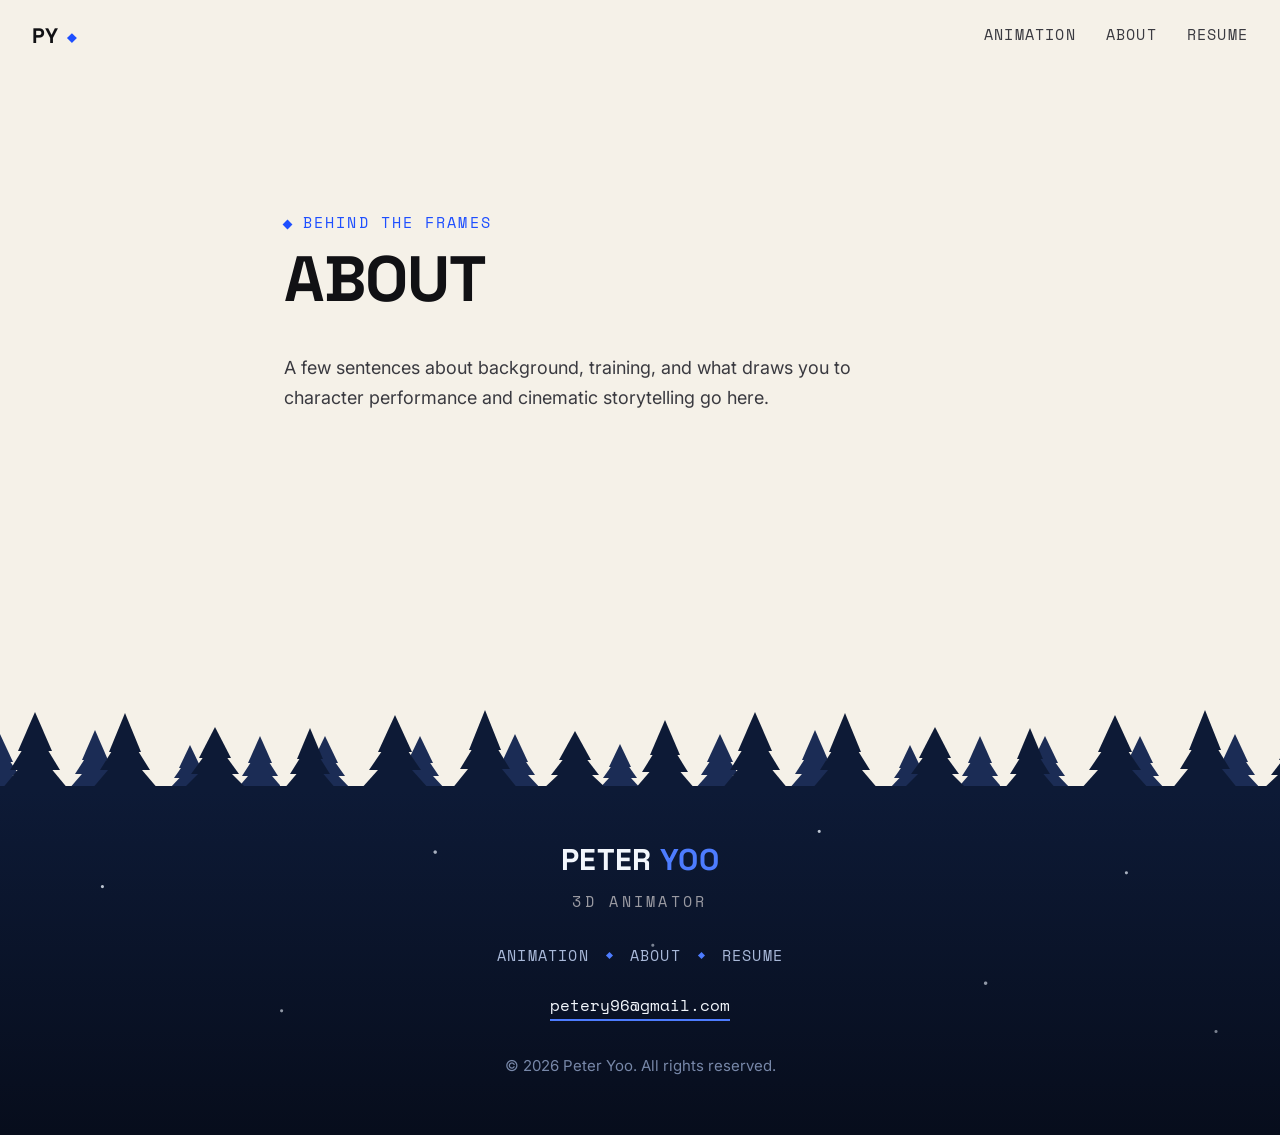
==== commit b3ba7503: "Remove ghost name from footer Co-Authored-By: Claude Fable 5 <noreply@anthropic.com>" ====
--- a/about.html
+++ b/about.html
@@ -38,7 +38,6 @@
   <footer class="site-footer">
     <div class="footer-treeline" aria-hidden="true"></div>
     <div class="footer-body">
-      <div class="footer-ghost" aria-hidden="true">PETER YOO</div>
     <p class="footer-name">Peter <span class="footer-name-accent">Yoo</span></p>
     <p class="footer-role">3D Animator</p>
     <nav class="footer-nav">
--- a/styles.css
+++ b/styles.css
@@ -573,8 +573,7 @@
   color: var(--muted-on-ink);
 }
 
-/* keep the content above the ghost name */
-.footer-body > :not(.footer-ghost) {
+.footer-body > * {
   position: relative;
   z-index: 1;
 }
@@ -602,23 +601,6 @@
   to { opacity: 0.9; }
 }
 
-/* giant ghosted name behind everything */
-.footer-ghost {
-  position: absolute;
-  left: 0;
-  right: 0;
-  bottom: -0.12em;
-  font-family: var(--display);
-  font-weight: 700;
-  font-size: clamp(72px, 15vw, 210px);
-  line-height: 1;
-  letter-spacing: 0.02em;
-  white-space: nowrap;
-  color: rgba(234, 241, 251, 0.04);
-  pointer-events: none;
-  user-select: none;
-}
-
 .footer-name {
   font-family: var(--display);
   font-size: 30px;
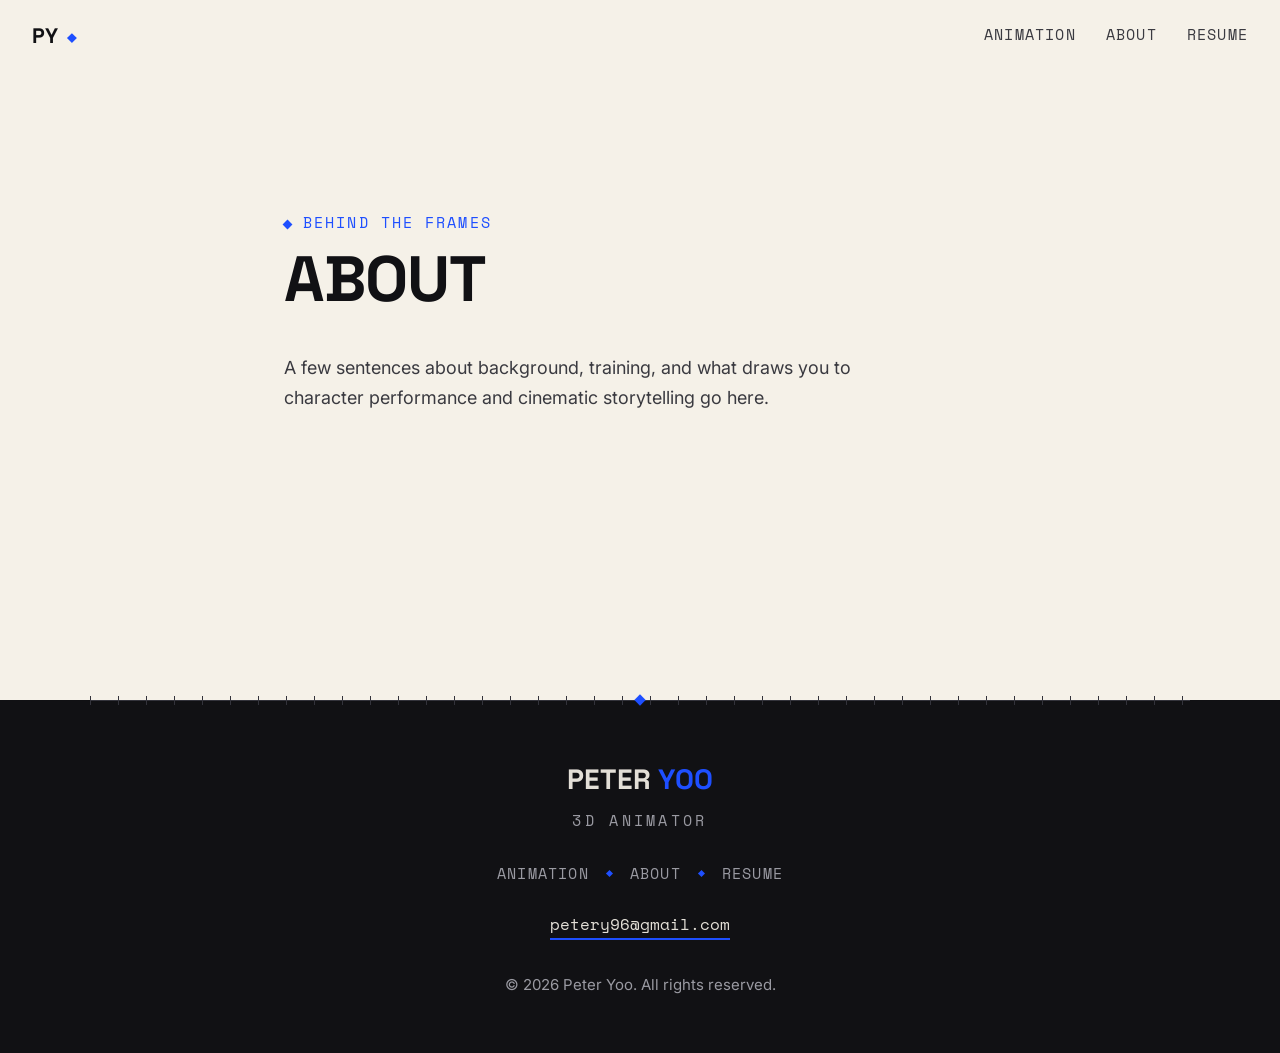
==== commit 1736b85d: "Revert footer to previous flat design Co-Authored-By: Claude Fable 5 <noreply@anthropic.com>" ====
--- a/about.html
+++ b/about.html
@@ -36,8 +36,7 @@
   </main>
 
   <footer class="site-footer">
-    <div class="footer-treeline" aria-hidden="true"></div>
-    <div class="footer-body">
+    <div class="timeline timeline-dark" aria-hidden="true"></div>
     <p class="footer-name">Peter <span class="footer-name-accent">Yoo</span></p>
     <p class="footer-role">3D Animator</p>
     <nav class="footer-nav">
@@ -49,7 +48,6 @@
     </nav>
     <a class="footer-email" href="mailto:petery96@gmail.com">petery96@gmail.com</a>
     <p class="footer-copyright">&copy; 2026 Peter Yoo. All rights reserved.</p>
-    </div>
   </footer>
   <!-- header becomes solid only after scrolling -->
   <script>
--- a/styles.css
+++ b/styles.css
@@ -550,68 +550,31 @@
 
 .site-footer {
   text-align: center;
-  font-size: 15px;
-  background: var(--paper);
-}
-
-/* pine horizon where the paper page ends and night begins */
-.footer-treeline {
-  display: block;
-  height: 90px;
-  background-color: var(--paper);
-  background-image: url("data:image/svg+xml,%3Csvg%20xmlns%3D%22http%3A%2F%2Fwww.w3.org%2F2000%2Fsvg%22%20viewBox%3D%220%200%20720%2090%22%3E%3Cpolygon%20fill%3D%22%231b2c55%22%20points%3D%2245%2C36%2032%2C63%2058%2C63%22%2F%3E%3Cpolygon%20fill%3D%22%231b2c55%22%20points%3D%2245%2C48%2025%2C76%2065%2C76%22%2F%3E%3Cpolygon%20fill%3D%22%231b2c55%22%20points%3D%2245%2C62%2018%2C90%2072%2C90%22%2F%3E%3Crect%20fill%3D%22%231b2c55%22%20x%3D%2243%22%20y%3D%2285%22%20width%3D%224%22%20height%3D%225%22%2F%3E%3Cpolygon%20fill%3D%22%231b2c55%22%20points%3D%22140%2C36%20127%2C63%20153%2C63%22%2F%3E%3Cpolygon%20fill%3D%22%231b2c55%22%20points%3D%22140%2C48%20121%2C76%20159%2C76%22%2F%3E%3Cpolygon%20fill%3D%22%231b2c55%22%20points%3D%22140%2C62%20114%2C90%20166%2C90%22%2F%3E%3Crect%20fill%3D%22%231b2c55%22%20x%3D%22138%22%20y%3D%2285%22%20width%3D%224%22%20height%3D%225%22%2F%3E%3Cpolygon%20fill%3D%22%231b2c55%22%20points%3D%22235%2C34%20222%2C62%20248%2C62%22%2F%3E%3Cpolygon%20fill%3D%22%231b2c55%22%20points%3D%22235%2C46%20215%2C75%20255%2C75%22%2F%3E%3Cpolygon%20fill%3D%22%231b2c55%22%20points%3D%22235%2C61%20208%2C90%20262%2C90%22%2F%3E%3Crect%20fill%3D%22%231b2c55%22%20x%3D%22233%22%20y%3D%2284%22%20width%3D%224%22%20height%3D%226%22%2F%3E%3Cpolygon%20fill%3D%22%231b2c55%22%20points%3D%22340%2C44%20329%2C67%20351%2C67%22%2F%3E%3Cpolygon%20fill%3D%22%231b2c55%22%20points%3D%22340%2C54%20323%2C78%20357%2C78%22%2F%3E%3Cpolygon%20fill%3D%22%231b2c55%22%20points%3D%22340%2C66%20318%2C90%20362%2C90%22%2F%3E%3Crect%20fill%3D%22%231b2c55%22%20x%3D%22338%22%20y%3D%2285%22%20width%3D%224%22%20height%3D%225%22%2F%3E%3Cpolygon%20fill%3D%22%231b2c55%22%20points%3D%22440%2C34%20427%2C62%20453%2C62%22%2F%3E%3Cpolygon%20fill%3D%22%231b2c55%22%20points%3D%22440%2C46%20421%2C75%20459%2C75%22%2F%3E%3Cpolygon%20fill%3D%22%231b2c55%22%20points%3D%22440%2C61%20414%2C90%20466%2C90%22%2F%3E%3Crect%20fill%3D%22%231b2c55%22%20x%3D%22438%22%20y%3D%2284%22%20width%3D%224%22%20height%3D%226%22%2F%3E%3Cpolygon%20fill%3D%22%231b2c55%22%20points%3D%22535%2C30%20522%2C60%20548%2C60%22%2F%3E%3Cpolygon%20fill%3D%22%231b2c55%22%20points%3D%22535%2C43%20515%2C74%20555%2C74%22%2F%3E%3Cpolygon%20fill%3D%22%231b2c55%22%20points%3D%22535%2C59%20508%2C90%20562%2C90%22%2F%3E%3Crect%20fill%3D%22%231b2c55%22%20x%3D%22533%22%20y%3D%2284%22%20width%3D%224%22%20height%3D%226%22%2F%3E%3Cpolygon%20fill%3D%22%231b2c55%22%20points%3D%22630%2C45%20619%2C68%20641%2C68%22%2F%3E%3Cpolygon%20fill%3D%22%231b2c55%22%20points%3D%22630%2C55%20614%2C78%20646%2C78%22%2F%3E%3Cpolygon%20fill%3D%22%231b2c55%22%20points%3D%22630%2C67%20608%2C90%20652%2C90%22%2F%3E%3Crect%20fill%3D%22%231b2c55%22%20x%3D%22628%22%20y%3D%2286%22%20width%3D%224%22%20height%3D%224%22%2F%3E%3Cpolygon%20fill%3D%22%231b2c55%22%20points%3D%22700%2C36%20688%2C63%20712%2C63%22%2F%3E%3Cpolygon%20fill%3D%22%231b2c55%22%20points%3D%22700%2C48%20682%2C76%20718%2C76%22%2F%3E%3Cpolygon%20fill%3D%22%231b2c55%22%20points%3D%22700%2C62%20676%2C90%20724%2C90%22%2F%3E%3Crect%20fill%3D%22%231b2c55%22%20x%3D%22698%22%20y%3D%2285%22%20width%3D%224%22%20height%3D%225%22%2F%3E%3Cpolygon%20fill%3D%22%230d1a36%22%20points%3D%2230%2C28%2017%2C59%2043%2C59%22%2F%3E%3Cpolygon%20fill%3D%22%230d1a36%22%20points%3D%2230%2C42%2010%2C74%2050%2C74%22%2F%3E%3Cpolygon%20fill%3D%22%230d1a36%22%20points%3D%2230%2C58%203%2C90%2057%2C90%22%2F%3E%3Crect%20fill%3D%22%230d1a36%22%20x%3D%2228%22%20y%3D%2284%22%20width%3D%224%22%20height%3D%226%22%2F%3E%3Cpolygon%20fill%3D%22%230d1a36%22%20points%3D%22115%2C15%2098%2C52%20132%2C52%22%2F%3E%3Cpolygon%20fill%3D%22%230d1a36%22%20points%3D%22115%2C32%2089%2C70%20141%2C70%22%2F%3E%3Cpolygon%20fill%3D%22%230d1a36%22%20points%3D%22115%2C51%2080%2C90%20150%2C90%22%2F%3E%3Crect%20fill%3D%22%230d1a36%22%20x%3D%22113%22%20y%3D%2282%22%20width%3D%224%22%20height%3D%228%22%2F%3E%3Cpolygon%20fill%3D%22%230d1a36%22%20points%3D%22205%2C10%20189%2C50%20221%2C50%22%2F%3E%3Cpolygon%20fill%3D%22%230d1a36%22%20points%3D%22205%2C28%20180%2C69%20230%2C69%22%2F%3E%3Cpolygon%20fill%3D%22%230d1a36%22%20points%3D%22205%2C48%20171%2C90%20239%2C90%22%2F%3E%3Crect%20fill%3D%22%230d1a36%22%20x%3D%22203%22%20y%3D%2282%22%20width%3D%224%22%20height%3D%228%22%2F%3E%3Cpolygon%20fill%3D%22%230d1a36%22%20points%3D%22295%2C31%20279%2C60%20311%2C60%22%2F%3E%3Cpolygon%20fill%3D%22%230d1a36%22%20points%3D%22295%2C44%20271%2C75%20319%2C75%22%2F%3E%3Cpolygon%20fill%3D%22%230d1a36%22%20points%3D%22295%2C59%20262%2C90%20328%2C90%22%2F%3E%3Crect%20fill%3D%22%230d1a36%22%20x%3D%22293%22%20y%3D%2284%22%20width%3D%224%22%20height%3D%226%22%2F%3E%3Cpolygon%20fill%3D%22%230d1a36%22%20points%3D%22385%2C20%20370%2C55%20400%2C55%22%2F%3E%3Cpolygon%20fill%3D%22%230d1a36%22%20points%3D%22385%2C35%20362%2C72%20408%2C72%22%2F%3E%3Cpolygon%20fill%3D%22%230d1a36%22%20points%3D%22385%2C54%20354%2C90%20416%2C90%22%2F%3E%3Crect%20fill%3D%22%230d1a36%22%20x%3D%22383%22%20y%3D%2283%22%20width%3D%224%22%20height%3D%227%22%2F%3E%3Cpolygon%20fill%3D%22%230d1a36%22%20points%3D%22475%2C12%20458%2C51%20492%2C51%22%2F%3E%3Cpolygon%20fill%3D%22%230d1a36%22%20points%3D%22475%2C29%20450%2C70%20500%2C70%22%2F%3E%3Cpolygon%20fill%3D%22%230d1a36%22%20points%3D%22475%2C49%20441%2C90%20509%2C90%22%2F%3E%3Crect%20fill%3D%22%230d1a36%22%20x%3D%22473%22%20y%3D%2282%22%20width%3D%224%22%20height%3D%228%22%2F%3E%3Cpolygon%20fill%3D%22%230d1a36%22%20points%3D%22565%2C13%20549%2C52%20581%2C52%22%2F%3E%3Cpolygon%20fill%3D%22%230d1a36%22%20points%3D%22565%2C30%20540%2C70%20590%2C70%22%2F%3E%3Cpolygon%20fill%3D%22%230d1a36%22%20points%3D%22565%2C50%20531%2C90%20599%2C90%22%2F%3E%3Crect%20fill%3D%22%230d1a36%22%20x%3D%22563%22%20y%3D%2282%22%20width%3D%224%22%20height%3D%228%22%2F%3E%3Cpolygon%20fill%3D%22%230d1a36%22%20points%3D%22655%2C27%20639%2C58%20671%2C58%22%2F%3E%3Cpolygon%20fill%3D%22%230d1a36%22%20points%3D%22655%2C41%20631%2C74%20679%2C74%22%2F%3E%3Cpolygon%20fill%3D%22%230d1a36%22%20points%3D%22655%2C57%20622%2C90%20688%2C90%22%2F%3E%3Crect%20fill%3D%22%230d1a36%22%20x%3D%22653%22%20y%3D%2284%22%20width%3D%224%22%20height%3D%226%22%2F%3E%3Crect%20fill%3D%22%230d1a36%22%20y%3D%2286%22%20width%3D%22720%22%20height%3D%224%22%2F%3E%3C%2Fsvg%3E");
-  background-repeat: repeat-x;
-  background-position: bottom center;
-  background-size: auto 100%;
-}
-
-.footer-body {
-  position: relative;
-  overflow: hidden;
-  padding: 44px 24px 56px;
-  background: linear-gradient(180deg, #0d1a36 0%, #070d1c 100%);
+  padding: 0 24px 56px;
+  background: var(--ink);
   color: var(--muted-on-ink);
-}
-
-.footer-body > * {
-  position: relative;
-  z-index: 1;
-}
-
-/* faint twinkling stars */
-.footer-body::before {
-  content: "";
-  position: absolute;
-  inset: 0;
-  background-image:
-    radial-gradient(circle at 8% 28%, rgba(234, 241, 251, 0.8) 1px, transparent 2px),
-    radial-gradient(circle at 22% 64%, rgba(234, 241, 251, 0.6) 1px, transparent 2px),
-    radial-gradient(circle at 34% 18%, rgba(234, 241, 251, 0.7) 1.2px, transparent 2.2px),
-    radial-gradient(circle at 51% 45%, rgba(234, 241, 251, 0.5) 1px, transparent 2px),
-    radial-gradient(circle at 64% 12%, rgba(234, 241, 251, 0.8) 1px, transparent 2px),
-    radial-gradient(circle at 77% 56%, rgba(234, 241, 251, 0.6) 1.2px, transparent 2.2px),
-    radial-gradient(circle at 88% 24%, rgba(234, 241, 251, 0.7) 1px, transparent 2px),
-    radial-gradient(circle at 95% 70%, rgba(234, 241, 251, 0.5) 1px, transparent 2px);
-  animation: twinkle 4.5s ease-in-out infinite alternate;
-  pointer-events: none;
-}
-
-@keyframes twinkle {
-  from { opacity: 0.35; }
-  to { opacity: 0.9; }
+  font-size: 15px;
+}
+
+.site-footer .timeline {
+  max-width: var(--max-width);
+  margin: 0 auto;
+  padding: 0;
+  transform: translateY(-7px);
 }
 
 .footer-name {
   font-family: var(--display);
-  font-size: 30px;
+  font-size: 28px;
   font-weight: 700;
   letter-spacing: 0.01em;
   text-transform: uppercase;
-  color: #f2f6fc;
+  color: var(--paper-on-ink);
+  margin-top: 42px;
 }
 
 .footer-name-accent {
-  color: var(--accent-light);
+  color: var(--accent);
 }
 
 .footer-role {
@@ -637,18 +600,18 @@
   letter-spacing: 0.08em;
   text-transform: uppercase;
   text-decoration: none;
-  color: #a8b8d8;
+  color: var(--muted-on-ink);
   transition: color 0.2s ease;
 }
 
 .footer-nav a:hover {
-  color: #f2f6fc;
+  color: var(--accent);
 }
 
 .footer-dot {
   width: 5px;
   height: 5px;
-  background: var(--accent-light);
+  background: var(--accent);
   transform: rotate(45deg);
 }
 
@@ -656,20 +619,19 @@
   display: inline-block;
   font-family: var(--mono);
   font-size: 16px;
-  color: #f2f6fc;
+  color: var(--paper-on-ink);
   text-decoration: none;
-  border-bottom: 2px solid var(--accent-light);
+  border-bottom: 2px solid var(--accent);
   margin-bottom: 32px;
   transition: color 0.2s ease;
 }
 
 .footer-email:hover {
-  color: var(--accent-light);
+  color: var(--accent);
 }
 
 .footer-copyright {
   font-size: 15px;
-  color: #7787a8;
 }
 
 /* ============ RESPONSIVE ============ */
